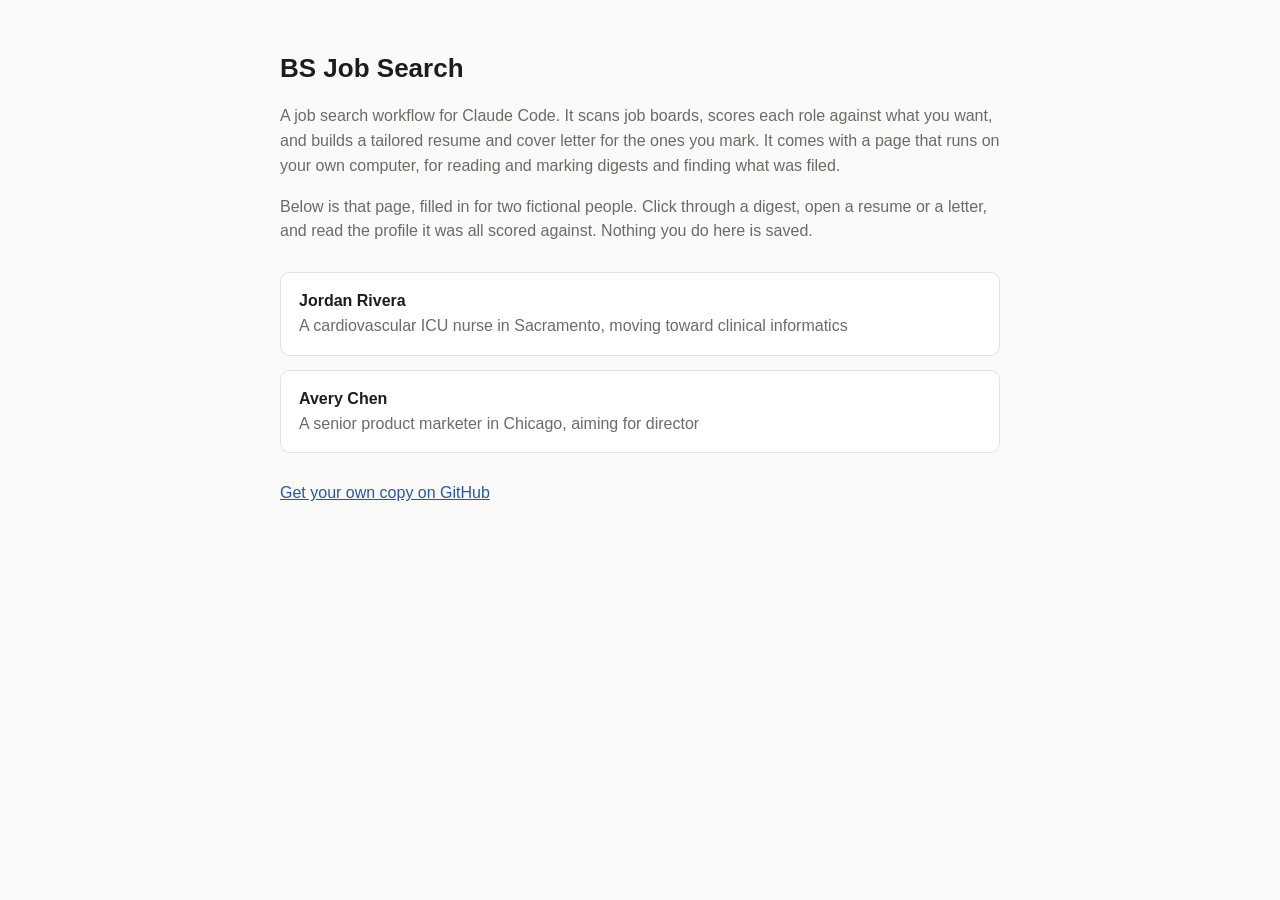
==== index.html @ e1f8c34a "The example demos The local page that comes with BS-Job-Search, filled in for its two example profil" ====
<!doctype html>
<html lang="en">
<head>
<meta charset="utf-8">
<meta name="viewport" content="width=device-width, initial-scale=1">
<title>BS Job Search: example demos</title>
<style>
:root { --bg: #fafaf8; --fg: #1d1d1b; --muted: #6b6b66; --line: #e2e1dc; --panel: #ffffff;
  --accent: #2457a8; }
@media (prefers-color-scheme: dark) {
  :root { --bg: #171716; --fg: #ebeae6; --muted: #9a9993; --line: #2f2f2c; --panel: #1f1f1d;
    --accent: #7fa7ea; }
}
body { margin: 0; background: var(--bg); color: var(--fg);
  font: 16px/1.55 -apple-system, BlinkMacSystemFont, "Segoe UI", Helvetica, Arial, sans-serif; }
main { max-width: 720px; margin: 0 auto; padding: 48px 16px; }
h1 { font-size: 26px; margin: 0 0 12px; }
p { color: var(--muted); }
a { color: var(--accent); }
.cards { display: grid; gap: 14px; margin: 28px 0; }
.card { display: block; padding: 16px 18px; border: 1px solid var(--line); border-radius: 10px;
  background: var(--panel); color: var(--fg); text-decoration: none; }
.card:hover { border-color: var(--accent); }
.card span { display: block; color: var(--muted); }
</style>
</head>
<body>
<main>
<h1>BS Job Search</h1>
<p>A job search workflow for Claude Code. It scans job boards, scores each role against
what you want, and builds a tailored resume and cover letter for the ones you mark. It
comes with a page that runs on your own computer, for reading and marking digests and
finding what was filed.</p>
<p>Below is that page, filled in for two fictional people. Click through a digest, open a
resume or a letter, and read the profile it was all scored against. Nothing you do here is
saved.</p>
<div class="cards">
<a class="card" href="nurse-sacramento/"><b>Jordan Rivera</b><span>A cardiovascular ICU nurse in Sacramento, moving toward clinical informatics</span></a>
<a class="card" href="product-marketer-chicago/"><b>Avery Chen</b><span>A senior product marketer in Chicago, aiming for director</span></a>
</div>
<p><a href="https://github.com/BatteyS/BS-Job-Search">Get your own copy on GitHub</a></p>
</main>
</body>
</html>
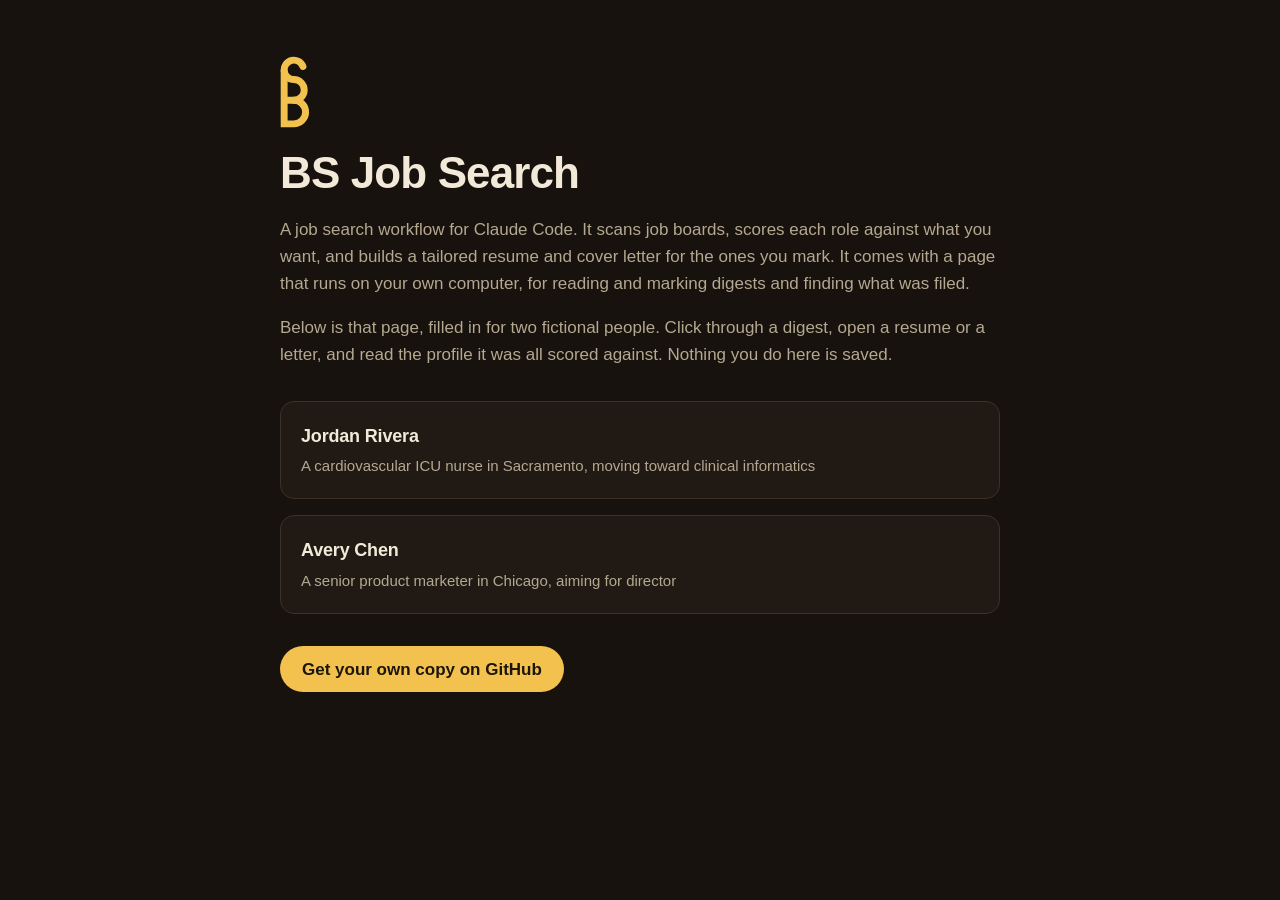
==== commit 78c70bed: "Rebuild the example demos from BS-Job-Search-v1.70" ====
--- a/index.html
+++ b/index.html
@@ -5,27 +5,33 @@
 <meta name="viewport" content="width=device-width, initial-scale=1">
 <title>BS Job Search: example demos</title>
 <style>
-:root { --bg: #fafaf8; --fg: #1d1d1b; --muted: #6b6b66; --line: #e2e1dc; --panel: #ffffff;
-  --accent: #2457a8; }
-@media (prefers-color-scheme: dark) {
-  :root { --bg: #171716; --fg: #ebeae6; --muted: #9a9993; --line: #2f2f2c; --panel: #1f1f1d;
-    --accent: #7fa7ea; }
-}
-body { margin: 0; background: var(--bg); color: var(--fg);
-  font: 16px/1.55 -apple-system, BlinkMacSystemFont, "Segoe UI", Helvetica, Arial, sans-serif; }
-main { max-width: 720px; margin: 0 auto; padding: 48px 16px; }
-h1 { font-size: 26px; margin: 0 0 12px; }
+/* seanbattey.com's design, as ui/style.css wears it. */
+:root { --bg: #17120d; --surface: #211a14; --text: #f2e9d8; --muted: #b5a891; --border: #3b3128;
+  --accent: #f2c14e; --accent-hover: #ffd36e; --on-accent: #1c1508; color-scheme: dark; }
+body { margin: 0; background: var(--bg); color: var(--text); -webkit-font-smoothing: antialiased;
+  font: 17px/1.6 -apple-system, BlinkMacSystemFont, "Segoe UI", Roboto, "Helvetica Neue", Arial, sans-serif; }
+main { max-width: 720px; margin: 0 auto; padding: 56px 20px; }
+.mark { display: block; height: 72px; width: auto; margin: 0 0 20px; color: var(--accent); }
+h1 { font-size: clamp(32px, 6vw, 44px); line-height: 1.15; letter-spacing: -.02em; margin: 0 0 16px; }
 p { color: var(--muted); }
-a { color: var(--accent); }
-.cards { display: grid; gap: 14px; margin: 28px 0; }
-.card { display: block; padding: 16px 18px; border: 1px solid var(--line); border-radius: 10px;
-  background: var(--panel); color: var(--fg); text-decoration: none; }
-.card:hover { border-color: var(--accent); }
-.card span { display: block; color: var(--muted); }
+a { color: var(--accent); text-underline-offset: .18em; }
+a:hover { color: var(--accent-hover); }
+.cards { display: grid; gap: 16px; margin: 32px 0; }
+.card { display: block; padding: 20px; border: 1px solid var(--border); border-radius: 14px;
+  background: var(--surface); color: var(--text); text-decoration: none;
+  transition: border-color .15s, transform .15s; }
+.card:hover { border-color: var(--accent); color: var(--text); transform: translateY(-2px); }
+.card b { font-size: 18px; letter-spacing: -.01em; }
+.card span { display: block; margin-top: 4px; color: var(--muted); font-size: 15px; }
+.button { display: inline-flex; align-items: center; min-height: 46px; padding: 0 22px;
+  border-radius: 999px; background: var(--accent); color: var(--on-accent); font-weight: 600;
+  text-decoration: none; }
+.button:hover { background: var(--accent-hover); color: var(--on-accent); }
 </style>
 </head>
 <body>
 <main>
+<svg class="mark" viewBox="10 -12 86 208" aria-hidden="true" focusable="false"><g fill="none" stroke="currentColor" stroke-width="20"><path d="M22 28v156h28a34 34 0 0 0 0-68H22" stroke-linejoin="miter"/><path d="M76.3 18.4A28 28 0 1 0 50 56a30 30 0 0 1 0 60" stroke-linecap="round" stroke-linejoin="round"/></g></svg>
 <h1>BS Job Search</h1>
 <p>A job search workflow for Claude Code. It scans job boards, scores each role against
 what you want, and builds a tailored resume and cover letter for the ones you mark. It
@@ -38,7 +44,7 @@
 <a class="card" href="nurse-sacramento/"><b>Jordan Rivera</b><span>A cardiovascular ICU nurse in Sacramento, moving toward clinical informatics</span></a>
 <a class="card" href="product-marketer-chicago/"><b>Avery Chen</b><span>A senior product marketer in Chicago, aiming for director</span></a>
 </div>
-<p><a href="https://github.com/BatteyS/BS-Job-Search">Get your own copy on GitHub</a></p>
+<p><a class="button" href="https://github.com/BatteyS/BS-Job-Search">Get your own copy on GitHub</a></p>
 </main>
 </body>
 </html>
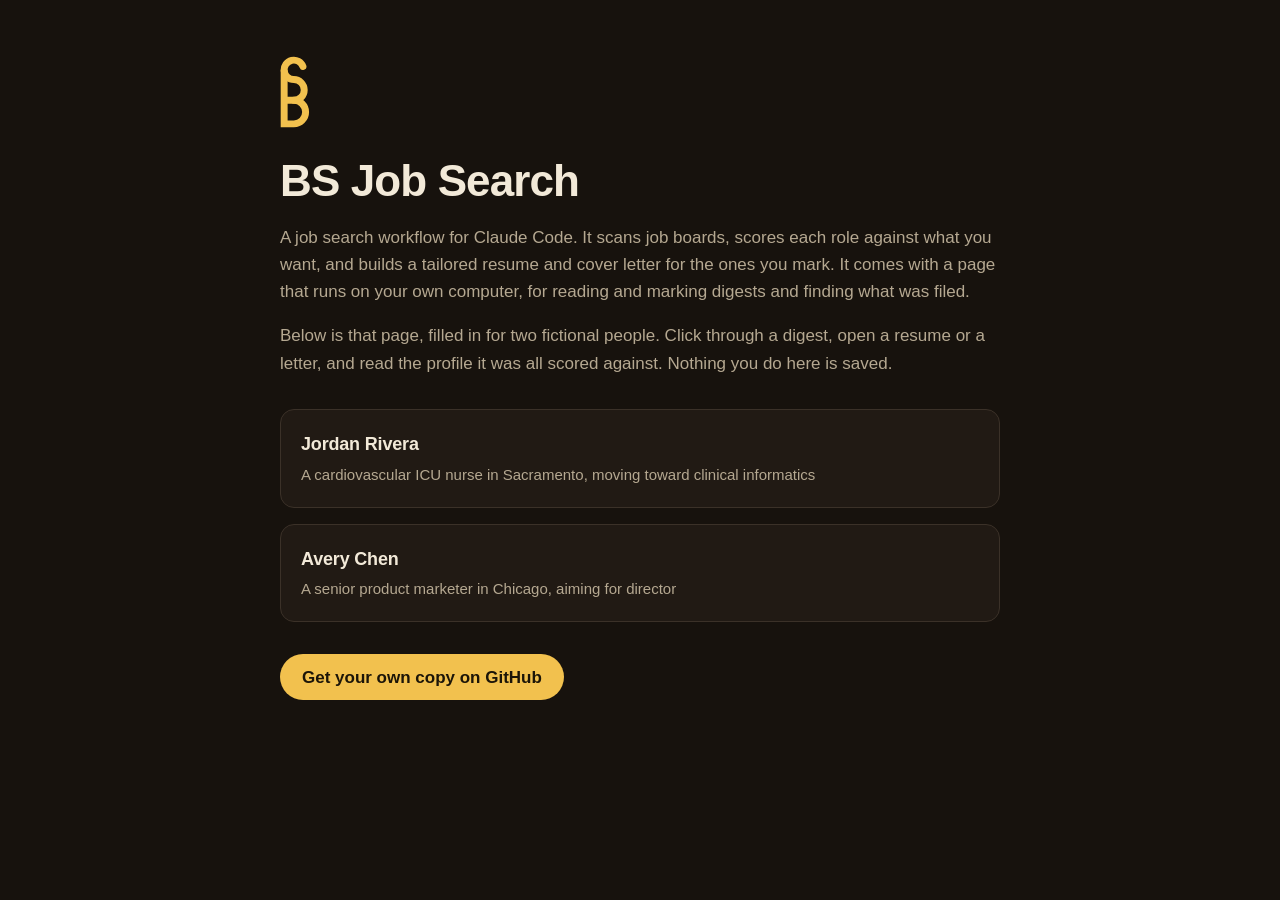
==== commit 0c3d8801: "Rebuild the example demos from BS-Job-Search-v1.78" ====
--- a/index.html
+++ b/index.html
@@ -11,7 +11,10 @@
 body { margin: 0; background: var(--bg); color: var(--text); -webkit-font-smoothing: antialiased;
   font: 17px/1.6 -apple-system, BlinkMacSystemFont, "Segoe UI", Roboto, "Helvetica Neue", Arial, sans-serif; }
 main { max-width: 720px; margin: 0 auto; padding: 56px 20px; }
-.mark { display: block; height: 72px; width: auto; margin: 0 0 20px; color: var(--accent); }
+.mark-link { display: inline-block; margin: 0 0 20px; border-radius: 4px; color: var(--accent); }
+.mark-link:hover { color: var(--accent-hover); }
+.mark-link:focus-visible { outline: 2px solid var(--accent); outline-offset: 4px; }
+.mark { display: block; height: 72px; width: auto; }
 h1 { font-size: clamp(32px, 6vw, 44px); line-height: 1.15; letter-spacing: -.02em; margin: 0 0 16px; }
 p { color: var(--muted); }
 a { color: var(--accent); text-underline-offset: .18em; }
@@ -31,7 +34,7 @@
 </head>
 <body>
 <main>
-<svg class="mark" viewBox="10 -12 86 208" aria-hidden="true" focusable="false"><g fill="none" stroke="currentColor" stroke-width="20"><path d="M22 28v156h28a34 34 0 0 0 0-68H22" stroke-linejoin="miter"/><path d="M76.3 18.4A28 28 0 1 0 50 56a30 30 0 0 1 0 60" stroke-linecap="round" stroke-linejoin="round"/></g></svg>
+<a class="mark-link" href="https://seanbattey.com" aria-label="seanbattey.com"><svg class="mark" viewBox="10 -12 86 208" aria-hidden="true" focusable="false"><g fill="none" stroke="currentColor" stroke-width="20"><path d="M22 28v156h28a34 34 0 0 0 0-68H22" stroke-linejoin="miter"/><path d="M76.3 18.4A28 28 0 1 0 50 56a30 30 0 0 1 0 60" stroke-linecap="round" stroke-linejoin="round"/></g></svg></a>
 <h1>BS Job Search</h1>
 <p>A job search workflow for Claude Code. It scans job boards, scores each role against
 what you want, and builds a tailored resume and cover letter for the ones you mark. It
